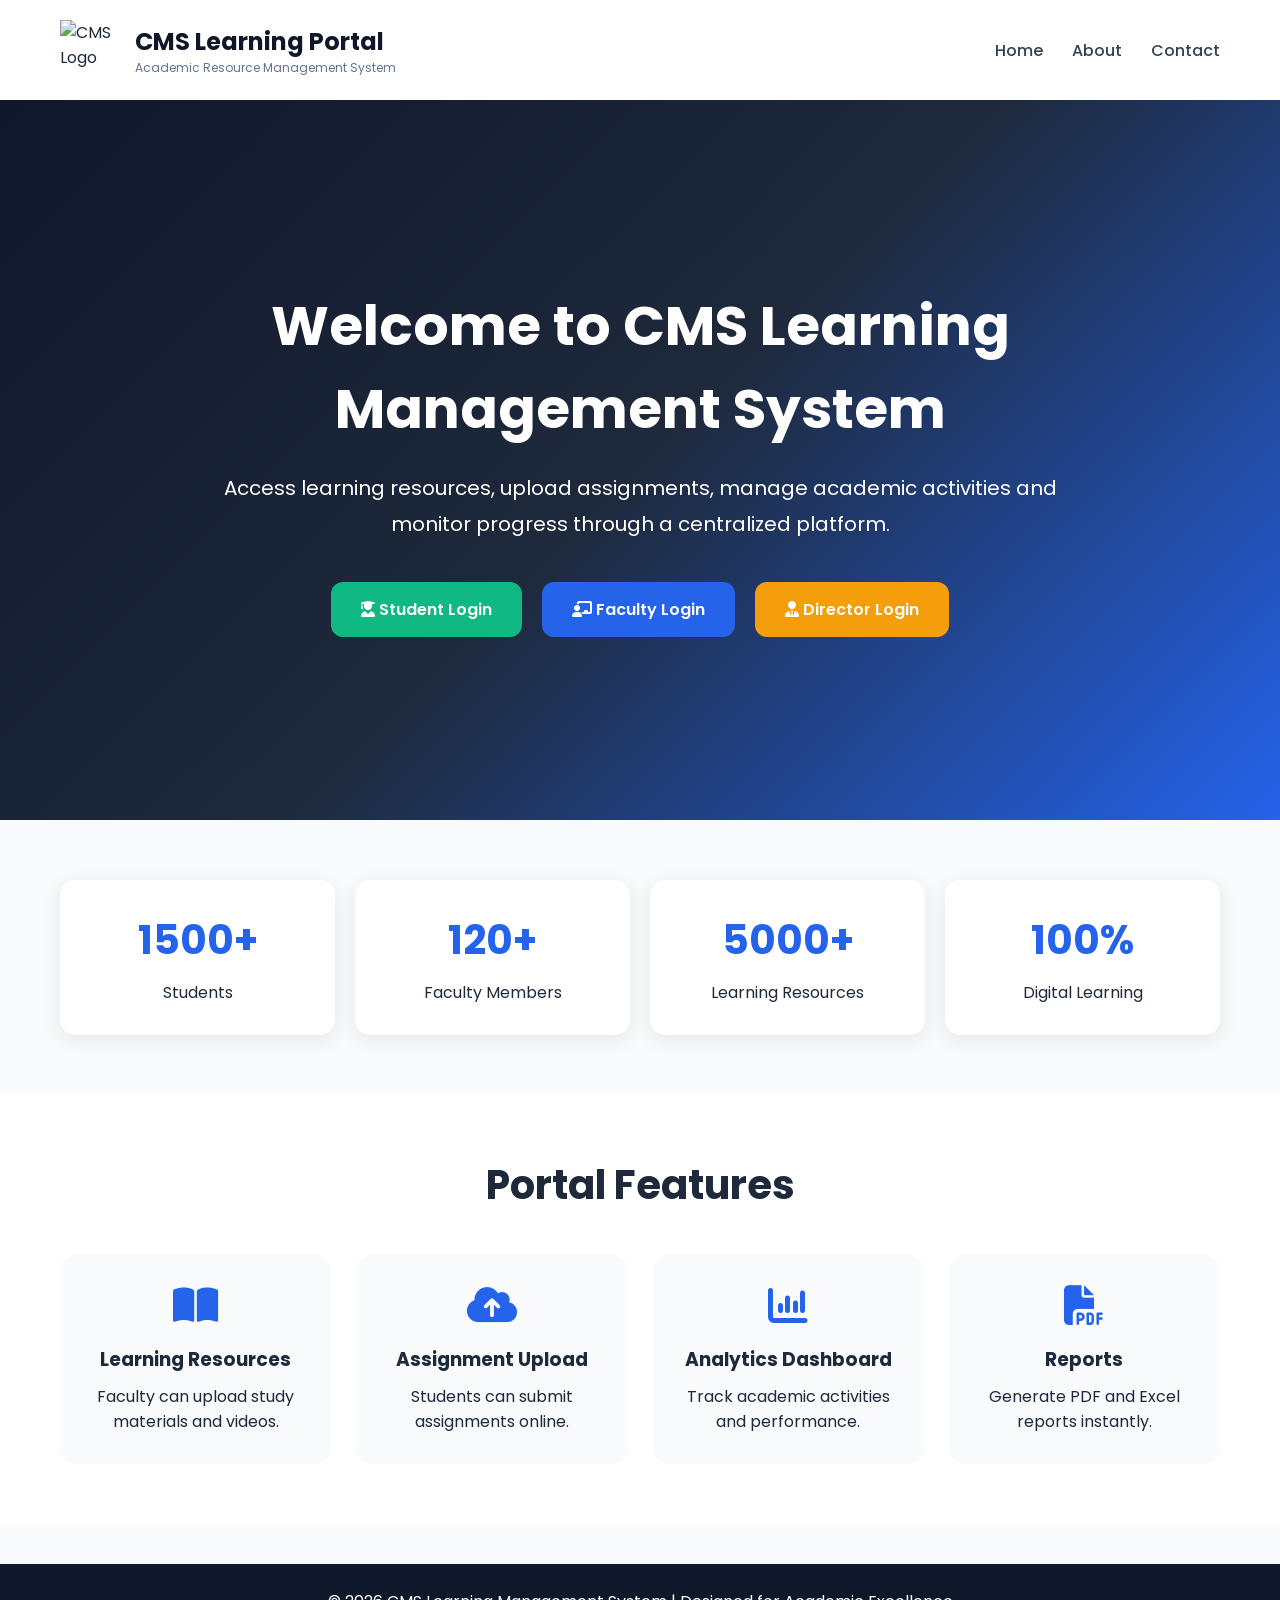
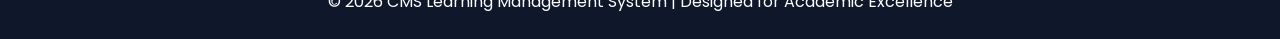
==== Deeskharamph/index.html @ 1bcef9bc "Add files via upload" ====
<!DOCTYPE html>
<html lang="en">
<head>
<meta charset="UTF-8">
<meta name="viewport" content="width=device-width, initial-scale=1.0">
<title>CMS Learning Management Portal</title>

<link rel="stylesheet" href="css/style.css">

<link href="https://fonts.googleapis.com/css2?family=Poppins:wght@300;400;500;600;700&display=swap" rel="stylesheet">

<link rel="stylesheet"
href="https://cdnjs.cloudflare.com/ajax/libs/font-awesome/6.5.2/css/all.min.css">

</head>
<body>

<header>
    <div class="logo-section">
        <img src="assets/logo.png" alt="CMS Logo">
        <div>
            <h2>CMS Learning Portal</h2>
            <p>Academic Resource Management System</p>
        </div>
    </div>

    <nav>
        <a href="#">Home</a>
        <a href="#">About</a>
        <a href="#">Contact</a>
    </nav>
</header>

<section class="hero">

    <div class="hero-content">
        <h1>Welcome to CMS Learning Management System</h1>

        <p>
            Access learning resources, upload assignments,
            manage academic activities and monitor progress
            through a centralized platform.
        </p>

        <div class="button-group">

            <a href="pages/student-login.html" class="btn student">
                <i class="fa-solid fa-user-graduate"></i>
                Student Login
            </a>

            <a href="pages/faculty-login.html" class="btn faculty">
                <i class="fa-solid fa-chalkboard-user"></i>
                Faculty Login
            </a>

            <a href="pages/director-login.html" class="btn director">
                <i class="fa-solid fa-user-tie"></i>
                Director Login
            </a>

        </div>
    </div>

</section>

<section class="stats">

    <div class="card">
        <h2>1500+</h2>
        <p>Students</p>
    </div>

    <div class="card">
        <h2>120+</h2>
        <p>Faculty Members</p>
    </div>

    <div class="card">
        <h2>5000+</h2>
        <p>Learning Resources</p>
    </div>

    <div class="card">
        <h2>100%</h2>
        <p>Digital Learning</p>
    </div>

</section>

<section class="features">

    <h2>Portal Features</h2>

    <div class="feature-grid">

        <div class="feature-box">
            <i class="fa-solid fa-book-open"></i>
            <h3>Learning Resources</h3>
            <p>Faculty can upload study materials and videos.</p>
        </div>

        <div class="feature-box">
            <i class="fa-solid fa-cloud-arrow-up"></i>
            <h3>Assignment Upload</h3>
            <p>Students can submit assignments online.</p>
        </div>

        <div class="feature-box">
            <i class="fa-solid fa-chart-column"></i>
            <h3>Analytics Dashboard</h3>
            <p>Track academic activities and performance.</p>
        </div>

        <div class="feature-box">
            <i class="fa-solid fa-file-pdf"></i>
            <h3>Reports</h3>
            <p>Generate PDF and Excel reports instantly.</p>
        </div>

    </div>

</section>

<footer>

    <p>
        © 2026 CMS Learning Management System |
        Designed for Academic Excellence
    </p>

</footer>

</body>
</html>
---- Deeskharamph/css/style.css ----
*{
margin:0;
padding:0;
box-sizing:border-box;
font-family:'Poppins',sans-serif;
}

body{
background:#f8fafc;
color:#1e293b;
}

header{
display:flex;
justify-content:space-between;
align-items:center;
padding:20px 60px;
background:white;
box-shadow:0 2px 10px rgba(0,0,0,0.08);
}

.logo-section{
display:flex;
align-items:center;
gap:15px;
}

.logo-section img{
width:60px;
height:60px;
}

.logo-section h2{
color:#0f172a;
}

.logo-section p{
font-size:12px;
color:#64748b;
}

nav a{
text-decoration:none;
margin-left:25px;
color:#334155;
font-weight:500;
}

nav a:hover{
color:#2563eb;
}

.hero{
height:80vh;
display:flex;
justify-content:center;
align-items:center;
text-align:center;
background:linear-gradient(
135deg,
#0f172a,
#1e293b,
#2563eb
);
color:white;
padding:20px;
}

.hero-content{
max-width:900px;
}

.hero-content h1{
font-size:55px;
margin-bottom:20px;
}

.hero-content p{
font-size:20px;
line-height:1.8;
margin-bottom:40px;
}

.button-group{
display:flex;
justify-content:center;
gap:20px;
flex-wrap:wrap;
}

.btn{
padding:15px 30px;
border-radius:12px;
text-decoration:none;
font-weight:600;
transition:0.3s;
}

.student{
background:#10b981;
color:white;
}

.faculty{
background:#2563eb;
color:white;
}

.director{
background:#f59e0b;
color:white;
}

.btn:hover{
transform:translateY(-5px);
}

.stats{
display:grid;
grid-template-columns:repeat(auto-fit,minmax(220px,1fr));
gap:20px;
padding:60px;
}

.card{
background:white;
padding:30px;
text-align:center;
border-radius:15px;
box-shadow:0 5px 20px rgba(0,0,0,0.08);
}

.card h2{
font-size:40px;
color:#2563eb;
margin-bottom:10px;
}

.features{
padding:60px;
background:white;
}

.features h2{
text-align:center;
font-size:40px;
margin-bottom:40px;
}

.feature-grid{
display:grid;
grid-template-columns:repeat(auto-fit,minmax(250px,1fr));
gap:25px;
}

.feature-box{
padding:30px;
border-radius:15px;
background:#f8fafc;
text-align:center;
transition:0.3s;
}

.feature-box:hover{
transform:translateY(-8px);
box-shadow:0 10px 20px rgba(0,0,0,0.08);
}

.feature-box i{
font-size:40px;
color:#2563eb;
margin-bottom:20px;
}

.feature-box h3{
margin-bottom:10px;
}

footer{
background:#0f172a;
color:white;
text-align:center;
padding:25px;
margin-top:40px;
}

@media(max-width:768px){

header{
flex-direction:column;
gap:15px;
}

.hero-content h1{
font-size:36px;
}

.hero-content p{
font-size:16px;
}

}
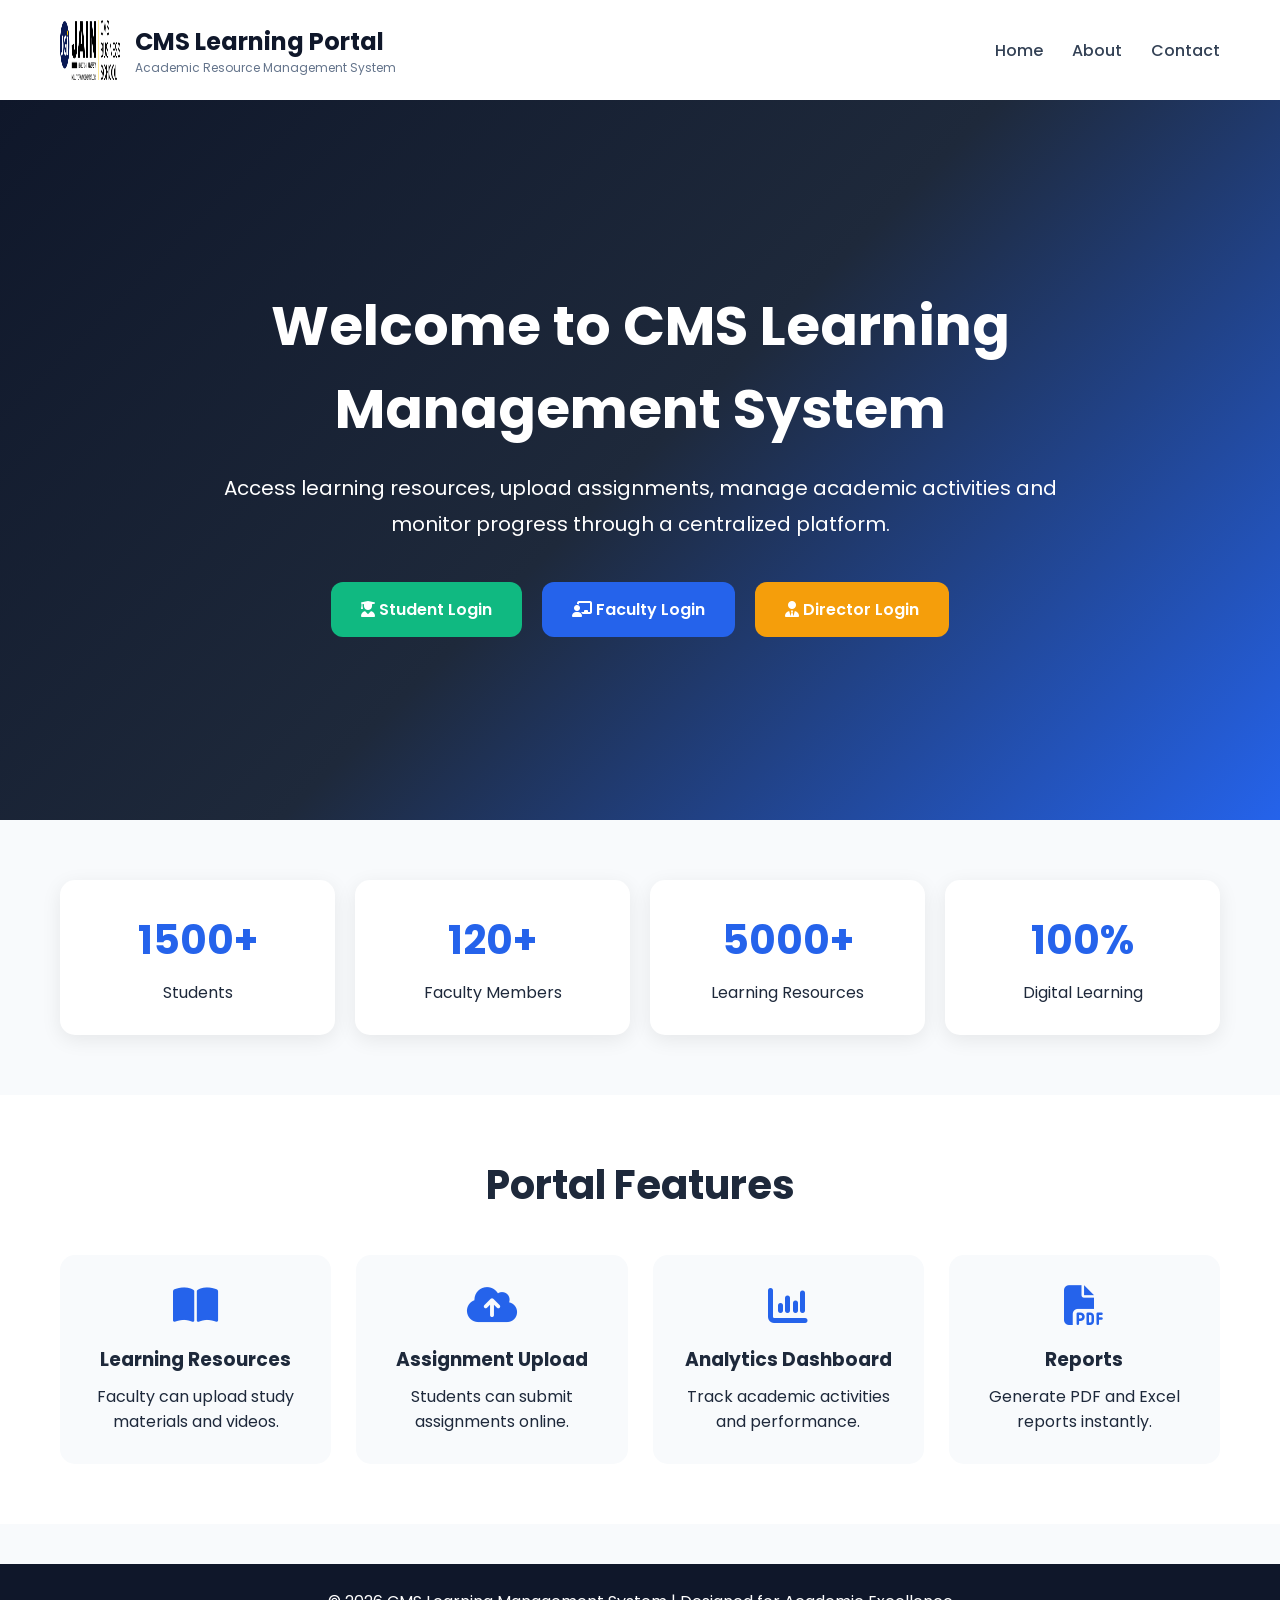
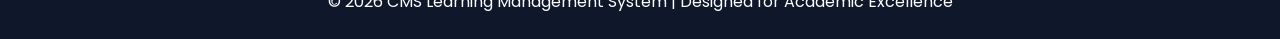
==== commit ed49fa1c: "Update index.html" ====
--- a/Deeskharamph/index.html
+++ b/Deeskharamph/index.html
@@ -17,7 +17,7 @@
 
 <header>
     <div class="logo-section">
-        <img src="assets/logo.png" alt="CMS Logo">
+        <img src="CMS New Logo (2).png" alt="CMS Logo">
         <div>
             <h2>CMS Learning Portal</h2>
             <p>Academic Resource Management System</p>
@@ -132,4 +132,4 @@
 </footer>
 
 </body>
-</html>+</html>
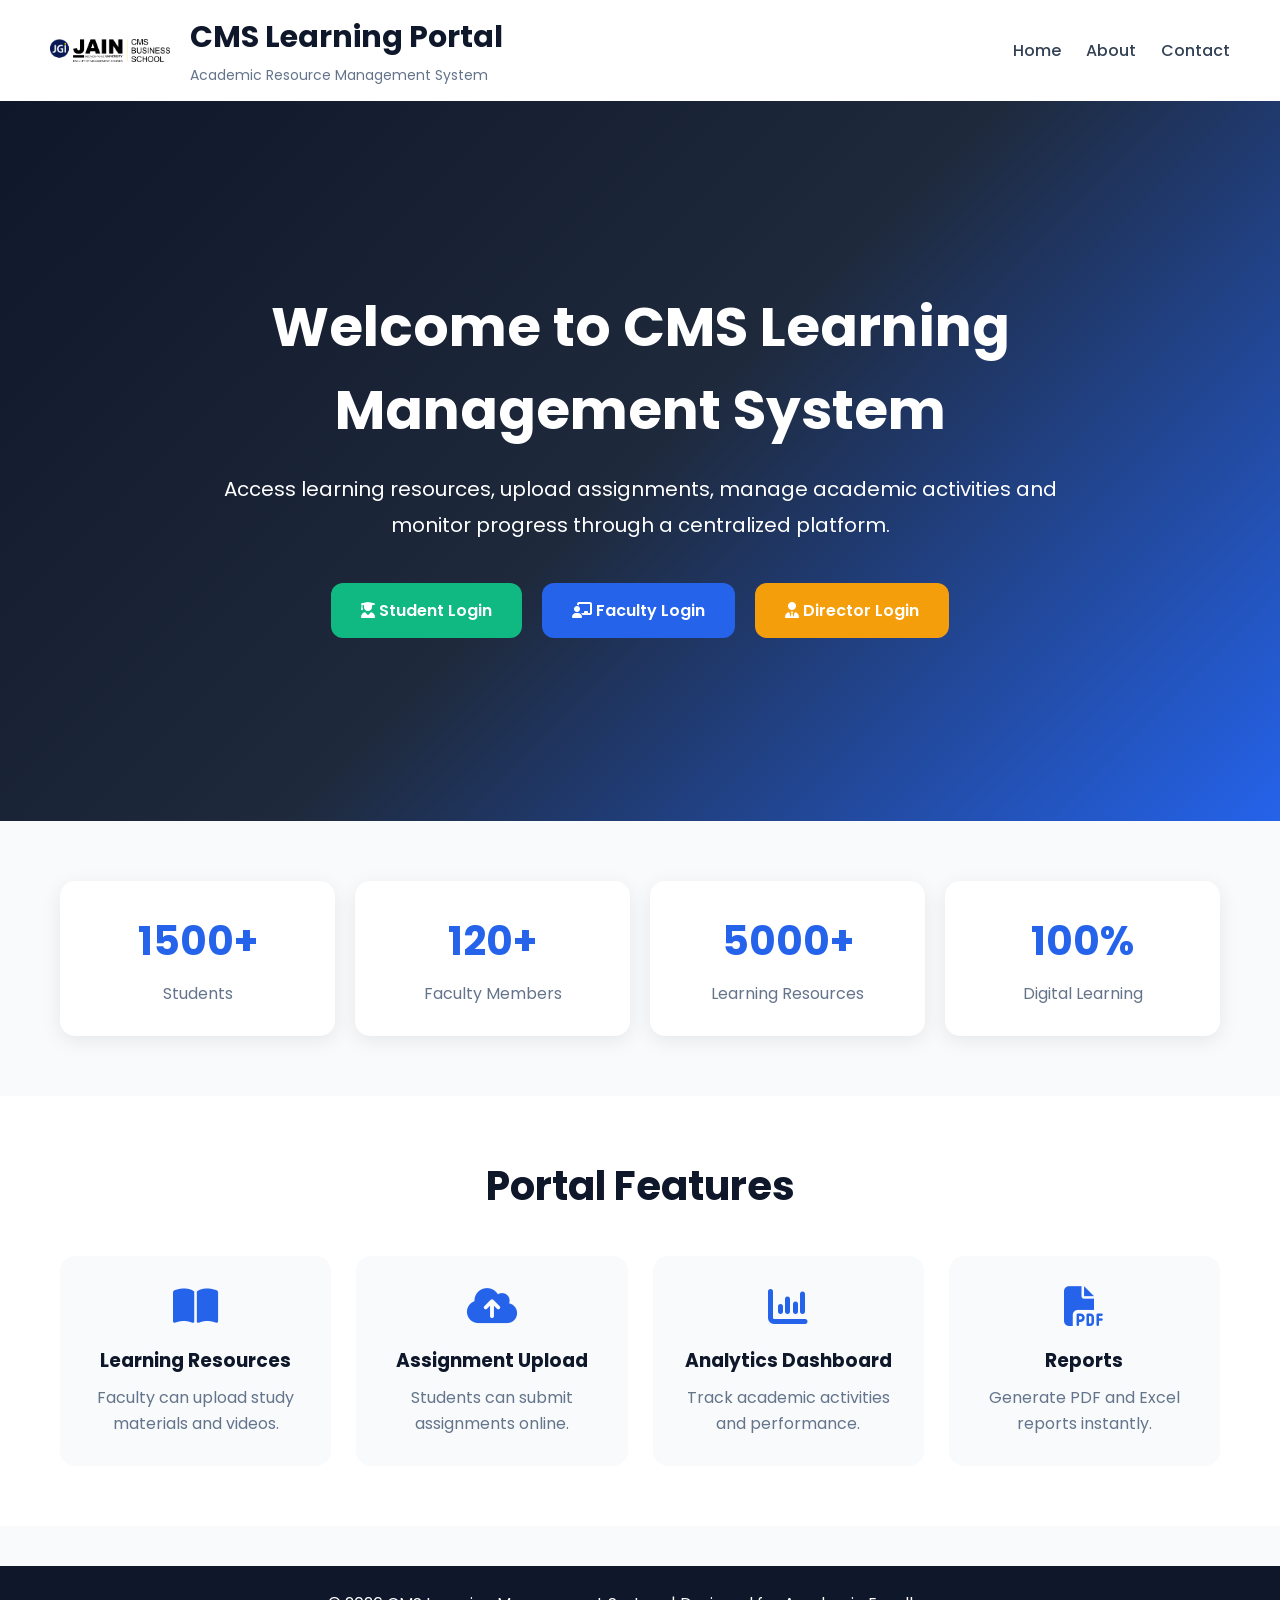
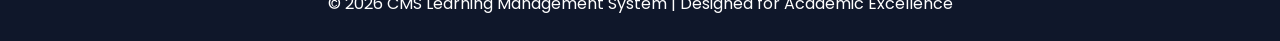
==== commit 7963790c: "Update index.html" ====
--- a/Deeskharamph/index.html
+++ b/Deeskharamph/index.html
@@ -16,13 +16,19 @@
 <body>
 
 <header>
-    <div class="logo-section">
-        <img src="CMS New Logo (2).png" alt="CMS Logo">
-        <div>
-            <h2>CMS Learning Portal</h2>
-            <p>Academic Resource Management System</p>
-        </div>
+   <div class="logo-section">
+
+       <img src="CMS New Logo (2).png"
+         alt="CMS Logo"
+         class="cms-logo">
+    
+
+    <div class="portal-title">
+        <h2>CMS Learning Portal</h2>
+        <p>Academic Resource Management System</p>
     </div>
+
+</div>
 
     <nav>
         <a href="#">Home</a>
--- a/Deeskharamph/css/style.css
+++ b/Deeskharamph/css/style.css
@@ -1,202 +1,327 @@
+/* =========================
+   GLOBAL STYLES
+========================= */
+
 *{
-margin:0;
-padding:0;
-box-sizing:border-box;
-font-family:'Poppins',sans-serif;
+    margin:0;
+    padding:0;
+    box-sizing:border-box;
+    font-family:'Poppins',sans-serif;
 }
 
 body{
-background:#f8fafc;
-color:#1e293b;
-}
+    background:#f8fafc;
+    color:#1e293b;
+}
+
+/* =========================
+   HEADER
+========================= */
 
 header{
-display:flex;
-justify-content:space-between;
-align-items:center;
-padding:20px 60px;
-background:white;
-box-shadow:0 2px 10px rgba(0,0,0,0.08);
+    display:flex;
+    justify-content:space-between;
+    align-items:center;
+    padding:15px 50px;
+    background:white;
+    box-shadow:0 2px 10px rgba(0,0,0,0.08);
+    flex-wrap:wrap;
 }
 
 .logo-section{
-display:flex;
-align-items:center;
-gap:15px;
-}
-
-.logo-section img{
-width:60px;
-height:60px;
-}
-
-.logo-section h2{
-color:#0f172a;
-}
-
-.logo-section p{
-font-size:12px;
-color:#64748b;
+    display:flex;
+    align-items:center;
+    gap:20px;
+}
+
+/* JGI Logo */
+
+.cms-logo{
+    width:120px;
+    height:auto;
+    object-fit:cover;
+    object-position:center center;
+}
+
+/* Portal Title */
+
+.portal-title h2{
+    margin:0;
+    color:#0f172a;
+    font-size:30px;
+    font-weight:700;
+}
+
+.portal-title p{
+    margin-top:5px;
+    color:#64748b;
+    font-size:14px;
+}
+
+/* Navigation */
+
+nav{
+    display:flex;
+    align-items:center;
 }
 
 nav a{
-text-decoration:none;
-margin-left:25px;
-color:#334155;
-font-weight:500;
+    text-decoration:none;
+    margin-left:25px;
+    color:#334155;
+    font-weight:500;
+    transition:0.3s;
 }
 
 nav a:hover{
-color:#2563eb;
-}
+    color:#2563eb;
+}
+
+/* =========================
+   HERO SECTION
+========================= */
 
 .hero{
-height:80vh;
-display:flex;
-justify-content:center;
-align-items:center;
-text-align:center;
-background:linear-gradient(
-135deg,
-#0f172a,
-#1e293b,
-#2563eb
-);
-color:white;
-padding:20px;
+    min-height:80vh;
+    display:flex;
+    justify-content:center;
+    align-items:center;
+    text-align:center;
+    background:linear-gradient(
+        135deg,
+        #0f172a,
+        #1e293b,
+        #2563eb
+    );
+    color:white;
+    padding:40px 20px;
 }
 
 .hero-content{
-max-width:900px;
+    max-width:900px;
 }
 
 .hero-content h1{
-font-size:55px;
-margin-bottom:20px;
+    font-size:55px;
+    margin-bottom:20px;
 }
 
 .hero-content p{
-font-size:20px;
-line-height:1.8;
-margin-bottom:40px;
-}
+    font-size:20px;
+    line-height:1.8;
+    margin-bottom:40px;
+}
+
+/* =========================
+   BUTTONS
+========================= */
 
 .button-group{
-display:flex;
-justify-content:center;
-gap:20px;
-flex-wrap:wrap;
+    display:flex;
+    justify-content:center;
+    gap:20px;
+    flex-wrap:wrap;
 }
 
 .btn{
-padding:15px 30px;
-border-radius:12px;
-text-decoration:none;
-font-weight:600;
-transition:0.3s;
+    padding:15px 30px;
+    border-radius:12px;
+    text-decoration:none;
+    font-weight:600;
+    transition:0.3s;
 }
 
 .student{
-background:#10b981;
-color:white;
+    background:#10b981;
+    color:white;
 }
 
 .faculty{
-background:#2563eb;
-color:white;
+    background:#2563eb;
+    color:white;
 }
 
 .director{
-background:#f59e0b;
-color:white;
+    background:#f59e0b;
+    color:white;
 }
 
 .btn:hover{
-transform:translateY(-5px);
-}
+    transform:translateY(-5px);
+}
+
+/* =========================
+   STATS SECTION
+========================= */
 
 .stats{
-display:grid;
-grid-template-columns:repeat(auto-fit,minmax(220px,1fr));
-gap:20px;
-padding:60px;
+    display:grid;
+    grid-template-columns:repeat(auto-fit,minmax(220px,1fr));
+    gap:20px;
+    padding:60px;
 }
 
 .card{
-background:white;
-padding:30px;
-text-align:center;
-border-radius:15px;
-box-shadow:0 5px 20px rgba(0,0,0,0.08);
+    background:white;
+    padding:30px;
+    text-align:center;
+    border-radius:15px;
+    box-shadow:0 5px 20px rgba(0,0,0,0.08);
 }
 
 .card h2{
-font-size:40px;
-color:#2563eb;
-margin-bottom:10px;
-}
+    font-size:40px;
+    color:#2563eb;
+    margin-bottom:10px;
+}
+
+.card p{
+    font-size:16px;
+    color:#64748b;
+}
+
+/* =========================
+   FEATURES SECTION
+========================= */
 
 .features{
-padding:60px;
-background:white;
+    padding:60px;
+    background:white;
 }
 
 .features h2{
-text-align:center;
-font-size:40px;
-margin-bottom:40px;
+    text-align:center;
+    font-size:40px;
+    margin-bottom:40px;
+    color:#0f172a;
 }
 
 .feature-grid{
-display:grid;
-grid-template-columns:repeat(auto-fit,minmax(250px,1fr));
-gap:25px;
+    display:grid;
+    grid-template-columns:repeat(auto-fit,minmax(250px,1fr));
+    gap:25px;
 }
 
 .feature-box{
-padding:30px;
-border-radius:15px;
-background:#f8fafc;
-text-align:center;
-transition:0.3s;
+    padding:30px;
+    border-radius:15px;
+    background:#f8fafc;
+    text-align:center;
+    transition:0.3s;
 }
 
 .feature-box:hover{
-transform:translateY(-8px);
-box-shadow:0 10px 20px rgba(0,0,0,0.08);
+    transform:translateY(-8px);
+    box-shadow:0 10px 20px rgba(0,0,0,0.08);
 }
 
 .feature-box i{
-font-size:40px;
-color:#2563eb;
-margin-bottom:20px;
+    font-size:40px;
+    color:#2563eb;
+    margin-bottom:20px;
 }
 
 .feature-box h3{
-margin-bottom:10px;
-}
+    margin-bottom:10px;
+    color:#0f172a;
+}
+
+.feature-box p{
+    color:#64748b;
+    line-height:1.6;
+}
+
+/* =========================
+   FOOTER
+========================= */
 
 footer{
-background:#0f172a;
-color:white;
-text-align:center;
-padding:25px;
-margin-top:40px;
+    background:#0f172a;
+    color:white;
+    text-align:center;
+    padding:25px;
+    margin-top:40px;
+}
+
+/* =========================
+   MOBILE RESPONSIVE
+========================= */
+
+@media(max-width:992px){
+
+    header{
+        flex-direction:column;
+        text-align:center;
+        gap:15px;
+    }
+
+    nav{
+        margin-top:10px;
+    }
+
+    nav a{
+        margin:10px;
+    }
+
+    .cms-logo{
+        width:280px;
+    }
+
 }
 
 @media(max-width:768px){
 
-header{
-flex-direction:column;
-gap:15px;
-}
-
-.hero-content h1{
-font-size:36px;
-}
-
-.hero-content p{
-font-size:16px;
-}
-
-}+    .hero-content h1{
+        font-size:36px;
+    }
+
+    .hero-content p{
+        font-size:16px;
+    }
+
+    .button-group{
+        flex-direction:column;
+        align-items:center;
+    }
+
+    .btn{
+        width:250px;
+    }
+
+    .stats{
+        padding:30px;
+    }
+
+    .features{
+        padding:30px;
+    }
+
+    .features h2{
+        font-size:30px;
+    }
+
+    .cms-logo{
+        width:220px;
+    }
+
+}
+
+@media(max-width:480px){
+
+    .cms-logo{
+        width:180px;
+    }
+
+    .portal-title h2{
+        font-size:22px;
+    }
+
+    .portal-title p{
+        font-size:12px;
+    }
+
+    .hero-content h1{
+        font-size:28px;
+    }
+
+}
